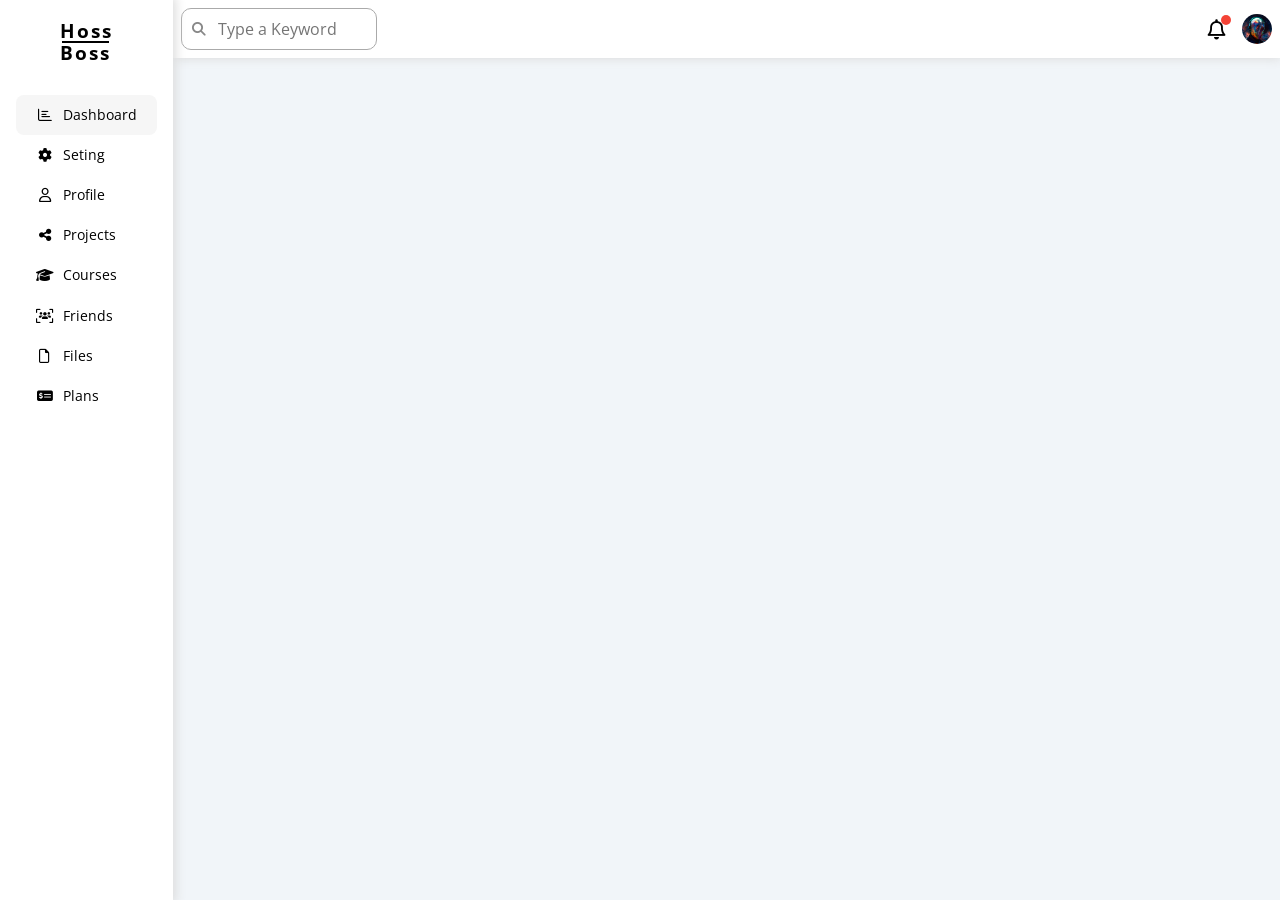
==== index.html @ 856f8255 "corrected index File Name" ====
<!DOCTYPE html>
<html lang="en">
  <head>
    <meta charset="UTF-8" />
    <meta http-equiv="X-UA-Compatible" content="IE=edge" />
    <meta name="viewport" content="width=device-width, initial-scale=1.0" />

    <link rel="apple-touch-icon" href="assets/img/apple-icon.png" />
    <link
      rel="shortcut icon"
      type="image/x-icon"
      href="assets/img/favicon.ico"
    />
    <link rel="stylesheet" href="css/normalize.css" />
    <link rel="stylesheet" href="css/all.min.css" />
    <link rel="stylesheet" href="css/master.css" />
    <link rel="preconnect" href="https://fonts.googleapis.com" />
    <link rel="preconnect" href="https://fonts.gstatic.com" crossorigin />
    <link
      href="https://fonts.googleapis.com/css2?family=Open+Sans:wght@300;500;600;700&display=swap"
      rel="stylesheet"
    />
    <title>Dashboard</title>
  </head>
  <body>
    <div class="page">
      <div class="sidebar">
        <h3><span>Hoss</span><span>Boss</span></h3>
        <ul>
          <li>
            <a class="active" href="index.html">
              <i class="fa-regular fa-chart-bar fa-fw"></i>
              <span>Dashboard</span>
            </a>
          </li>
          <li>
            <a href="#">
              <i class="fa-solid fa-gear fa-fw"></i>
              <span>Seting</span>
            </a>
          </li>
          <li>
            <a href="#">
              <i class="fa-regular fa-user fa-fw"></i>
              <span>Profile</span>
            </a>
          </li>
          <li>
            <a href="#">
              <i class="fa-solid fa-share-nodes fa-fw"></i>
              <span>Projects</span>
            </a>
          </li>
          <li>
            <a href="#">
              <i class="fa-solid fa-graduation-cap fa-fw"></i>
              <span>Courses</span>
            </a>
          </li>
          <li>
            <a href="#">
              <i class="fa-solid fa-users-viewfinder fa-fw"></i>
              <span>Friends</span>
            </a>
          </li>
          <li>
            <a href="#">
              <i class="fa-regular fa-file fa-fw"></i>
              <span>Files</span>
            </a>
          </li>
          <li>
            <a href="#">
              <i class="fa-solid fa-money-check-dollar fa-fw"></i>
              <span>Plans</span>
            </a>
          </li>
        </ul>
      </div>
      <div class="content">
        <!-- Start Head -->
        <div class="head">
          <div class="search">
            <i class="fa-solid fa-magnifying-glass"></i>
            <input type="search" placeholder="Type a Keyword" />
          </div>
          <div class="prof">
            <i class="fa-regular fa-bell fa-lg"></i>
            <img src="images/prof.jpg" alt="Profile Picture" />
          </div>
        </div>
        <!-- End Head -->
      </div>
    </div>
  </body>
</html>
---- css/master.css ----
/* Start Global Rules */
:root {
  --main-color: #0075ff;
  --main-alt-color: #0d69d5;
  --orange-color: #f59e0b;
  --green-color: #22c55e;
  --red-color: #f44336;
  --gray-color: #888;
  --bord-color: #ccc;
  --search-dem: 10px;
}
* {
  box-sizing: border-box;
  -webkit-box-sizing: border-box;
  -moz-box-sizing: border-box;
}
html {
  scroll-behavior: smooth;
}
body {
  font-family: "Open Sans", sans-serif;
}
/* End Global Rules */
/* Start Sidebar */
.page {
  background-color: #f1f5f9;
  min-height: 100vh;
  display: flex;
}
.page .sidebar {
  background-color: white;
  box-shadow: 0 0 10px 3px #ddd;
  min-height: 100vh;
  min-width: max-content;
  display: flex;
  flex-direction: column;
  align-items: center;
  position: relative;
}
.sidebar h3 {
  margin: 0 10px 16px;
  padding-top: 20px;
  display: flex;
  flex-direction: column;
  letter-spacing: 2px;
  position: relative;
}
.sidebar h3::before {
  content: "";
  position: absolute;
  width: 90%;
  height: 2px;
  left: 2px;
  bottom: 32%;
  background-color: black;
}
.sidebar ul {
  padding: 0;
  margin: 16px;
}
.sidebar ul li {
  list-style: none;
  display: flex;
}
.sidebar a {
  color: black;
  text-decoration: none;
  font-size: 14px;
  border-radius: 8px;
  padding: 12px 20px;
  min-width: 100%;
  transition: 0.3s;
}
.sidebar a:hover,
.sidebar a.active {
  background-color: #f6f6f6;
}
.sidebar ul li span {
  margin-left: 5px;
}
@media (max-width: 767px) {
  .sidebar h3 {
    margin: 0 8px;
    font-size: 14px;
  }
  .sidebar h3::before {
    bottom: 29%;
    left: 1px;
    height: 2px;
  }
  .sidebar ul {
    margin: 16px 8px;
  }
  .sidebar li a {
    padding: 12px;
    border-radius: 10px;
  }
  .sidebar li a span {
    display: none;
  }
}
/* End Sidebar */
/* Start Head */
.content {
  width: 100%;
  /* overflow: hidden; */
}
.head {
  display: flex;
  justify-content: space-between;
  align-items: center;
  padding: 8px;
  background-color: white;
  box-shadow: 0 0 10px 1px #ddd;
}
.head .search {
  border-radius: 10px;
  border: 1px solid #aaa;
  display: flex;
  align-items: center;
}
.head .search i {
  font-weight: 900;
  font-size: 14px;
  color: var(--gray-color);
  padding: var(--search-dem);
}
.head .search input {
  margin: var(--search-dem) var(--search-dem) var(--search-dem) 0;
  width: 150px;
  border: none;
  animation: width 0.3s;
}
.head .search input:focus {
  outline: none;
}
.head .search input:focus::placeholder {
  opacity: 0;
}
.head .prof {
  display: flex;
  align-items: center;
  gap: 6px;
}
.head .prof i {
  padding-right: 10px;
  position: relative;
}
.head .prof i::after {
  content: "";
  position: absolute;
  right: 5px;
  top: -14px;
  width: 10px;
  height: 10px;
  border-radius: 50%;
  background-color: var(--red-color);
}
.head .prof img {
  width: 30px;
  border-radius: 50%;
}
@media (max-width: 265px) {
  .head .search {
    display: none;
  }
  .head .prof {
    margin: 8px 0;
  }
}
@media (max-width: 350px) {
  .head {
    flex-direction: column;
    gap: 10px;
    padding: 5px;
  }
  .head .prof img {
    width: 20px;
  }
}
@media (max-width: 767px) {
  :root {
    --search-dem: 5px;
  }
}
/* End Head */
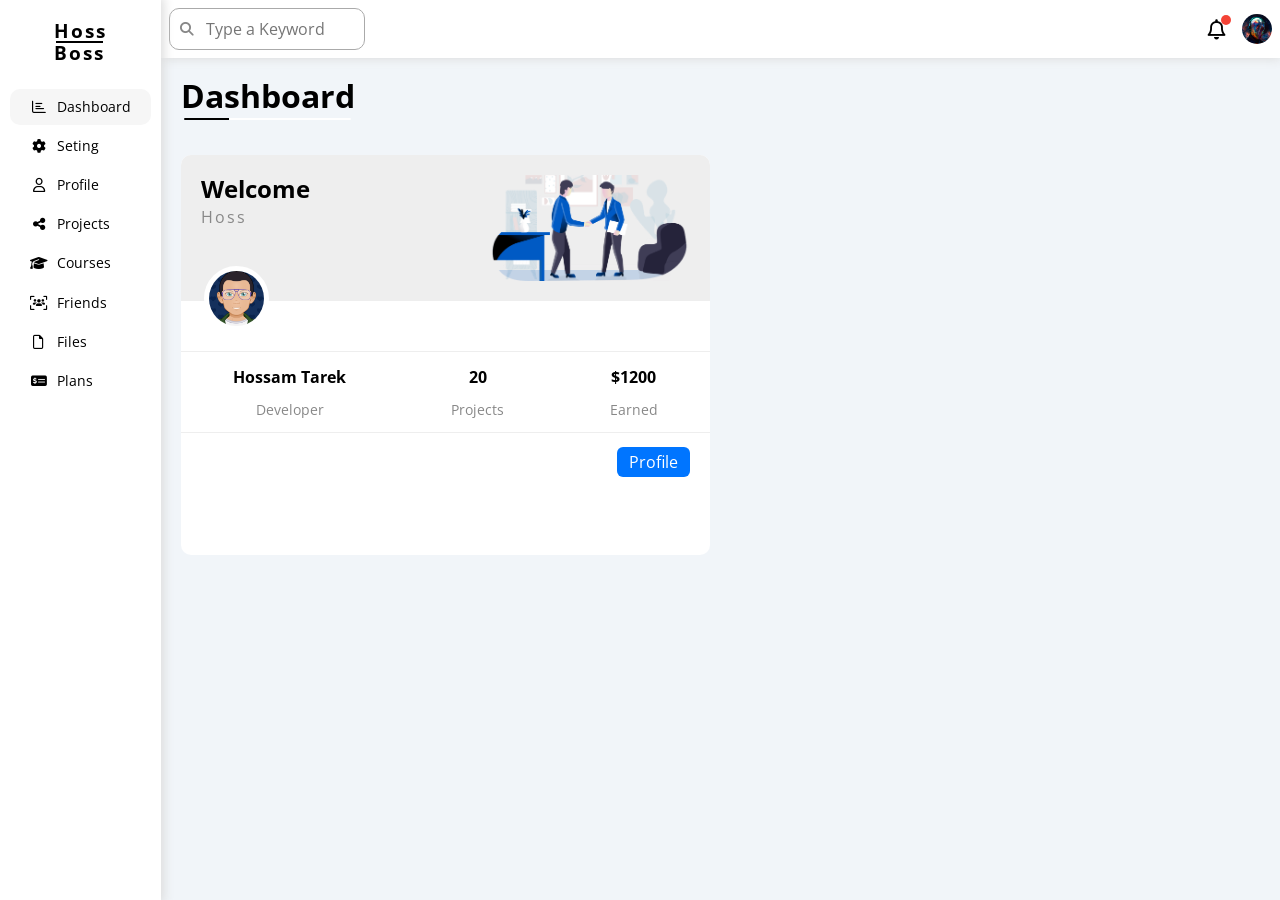
==== commit 5d8efa34: "First Widget" ====
--- a/index.html
+++ b/index.html
@@ -77,6 +77,7 @@
           </li>
         </ul>
       </div>
+      <!-- Start Content -->
       <div class="content">
         <!-- Start Head -->
         <div class="head">
@@ -90,7 +91,38 @@
           </div>
         </div>
         <!-- End Head -->
+        <h1>Dashboard</h1>
+        <div class="wrapper">
+          <div class="welcome">
+            <div class="intro">
+              <div>
+                <h2>Welcome</h2>
+                <p>Hoss</p>
+              </div>
+              <img src="images/welcome.png" alt="" />
+            </div>
+            <img class="avatar" src="images/hossam.png" alt="" />
+            <div class="info">
+              <div class="box">
+                <h3>Hossam Tarek</h3>
+                <p>Developer</p>
+              </div>
+              <div class="box">
+                <h3>20</h3>
+                <p>Projects</p>
+              </div>
+              <div class="box">
+                <h3>$1200</h3>
+                <p>Earned</p>
+              </div>
+            </div>
+            <div class="butt">
+              <a href="">Profile</a>
+            </div>
+          </div>
+        </div>
       </div>
+      <!-- End Content -->
     </div>
   </body>
 </html>
--- a/css/master.css
+++ b/css/master.css
@@ -8,6 +8,8 @@
   --gray-color: #888;
   --bord-color: #ccc;
   --search-dem: 10px;
+  --sidebar-r-l-marg: 10px;
+  --head-t-b-padd: 8px;
 }
 * {
   box-sizing: border-box;
@@ -20,13 +22,25 @@
 body {
   font-family: "Open Sans", sans-serif;
 }
-/* End Global Rules */
-/* Start Sidebar */
+::-webkit-scrollbar {
+  width: 15px;
+}
+::-webkit-scrollbar-track {
+  background-color: white;
+}
+::-webkit-scrollbar-thumb {
+  background-color: var(--main-color);
+}
+::-webkit-scrollbar-thumb:hover {
+  background-color: var(--main-alt-color);
+}
 .page {
   background-color: #f1f5f9;
   min-height: 100vh;
   display: flex;
 }
+/* End Global Rules */
+/* Start Sidebar */
 .page .sidebar {
   background-color: white;
   box-shadow: 0 0 10px 3px #ddd;
@@ -38,7 +52,7 @@
   position: relative;
 }
 .sidebar h3 {
-  margin: 0 10px 16px;
+  margin: 0 var(--sidebar-r-l-marg) 16px;
   padding-top: 20px;
   display: flex;
   flex-direction: column;
@@ -55,32 +69,40 @@
   background-color: black;
 }
 .sidebar ul {
+  margin: var(--sidebar-r-l-marg);
   padding: 0;
-  margin: 16px;
 }
 .sidebar ul li {
   list-style: none;
   display: flex;
 }
-.sidebar a {
+.sidebar li a {
   color: black;
   text-decoration: none;
   font-size: 14px;
-  border-radius: 8px;
-  padding: 12px 20px;
+  border-radius: 10px;
+  padding: 10px 20px;
+  margin-bottom: 3px;
   min-width: 100%;
   transition: 0.3s;
 }
-.sidebar a:hover,
-.sidebar a.active {
+.sidebar li a:hover,
+.sidebar li a.active {
   background-color: #f6f6f6;
+}
+.sidebar a:focus {
+  background-color: #f6f6f6;
+  color: var(--main-color);
 }
 .sidebar ul li span {
   margin-left: 5px;
 }
 @media (max-width: 767px) {
+  :root {
+    --sidebar-r-l-marg: 5px;
+  }
   .sidebar h3 {
-    margin: 0 8px;
+    margin: 0 var(--sidebar-r-l-marg);
     font-size: 14px;
   }
   .sidebar h3::before {
@@ -89,7 +111,7 @@
     height: 2px;
   }
   .sidebar ul {
-    margin: 16px 8px;
+    margin: 16px var(--sidebar-r-l-marg);
   }
   .sidebar li a {
     padding: 12px;
@@ -100,6 +122,7 @@
   }
 }
 /* End Sidebar */
+/* Start Content */
 /* Start Head */
 .content {
   width: 100%;
@@ -109,7 +132,7 @@
   display: flex;
   justify-content: space-between;
   align-items: center;
-  padding: 8px;
+  padding: var(--head-t-b-padd);
   background-color: white;
   box-shadow: 0 0 10px 1px #ddd;
 }
@@ -181,6 +204,122 @@
 @media (max-width: 767px) {
   :root {
     --search-dem: 5px;
+    --head-t-b-padd: 5px;
   }
 }
 /* End Head */
+/* Start Main Title H 1 */
+.page h1 {
+  position: relative;
+  margin: 20px 20px 40px;
+  width: fit-content;
+}
+.page h1::before,
+.page h1::after {
+  content: "";
+  position: absolute;
+  /* outline: 0.3px solid black; */
+  bottom: -5px;
+  height: 2px;
+  border-radius: 2px;
+}
+.page h1::before {
+  background-color: black;
+  width: 95%;
+  left: 2%;
+}
+.page h1::after {
+  background-color: white;
+  width: 70%;
+  right: 2%;
+  border-top-left-radius: 0;
+  border-bottom-left-radius: 0;
+}
+/* End Main Title H 1 */
+/* Start Widgets */
+.page .content .wrapper {
+  display: grid;
+  grid-template-columns: repeat(auto-fill, minmax(450px, 1fr));
+  gap: 20px;
+  margin-right: 20px;
+  margin-left: 20px;
+  min-height: 400px;
+}
+@media (max-width: 767px) {
+  .page .content .wrapper {
+    grid-template-columns: minmax(200px, 1fr);
+    gap: 10px;
+    margin-right: 10px;
+    margin-left: 10px;
+  }
+}
+.page .content .wrapper > div {
+  background-color: white;
+  border-radius: 10px;
+  overflow: hidden;
+}
+@media (max-width: 767px) {
+  .page .content .wrapper > div {
+    text-align: center;
+    display: block;
+  }
+}
+.page .content .wrapper .welcome {
+  position: relative;
+}
+.page .content .wrapper .welcome .intro {
+  background-color: #eee;
+  display: flex;
+  justify-content: space-between;
+  padding: 20px;
+}
+.page .content .wrapper .welcome .intro h2 {
+  margin: 0;
+}
+.page .content .wrapper .welcome .intro p {
+  margin-top: 5px;
+  color: var(--gray-color);
+  letter-spacing: 2px;
+}
+.page .content .wrapper .welcome .intro img {
+  max-width: 200px;
+}
+.page .content .wrapper .welcome .avatar {
+  border-radius: 50%;
+  width: 65px;
+  border: 5px solid white;
+  top: 111px;
+  left: 23px;
+  position: absolute;
+}
+.page .content .wrapper .welcome .info {
+  display: flex;
+  justify-content: space-around;
+  border-top: 1px solid #eee;
+  border-bottom: 1px solid #eee;
+  margin-top: 50px;
+  margin-bottom: 20px;
+}
+.page .content .wrapper .welcome .info .box {
+  text-align: center;
+}
+.page .content .wrapper .welcome .info .box h3 {
+  font-size: 16px;
+}
+.page .content .wrapper .welcome .info .box p {
+  font-size: 14px;
+  color: var(--gray-color);
+}
+.page .content .wrapper .welcome .butt {
+  text-align: right;
+  margin: 20px;
+}
+.page .content .wrapper .welcome .butt a {
+  text-decoration: none;
+  background-color: var(--main-color);
+  color: white;
+  padding: 4px 12px;
+  border-radius: 6px;
+}
+/* Wnd Widgets */
+/* End Content */
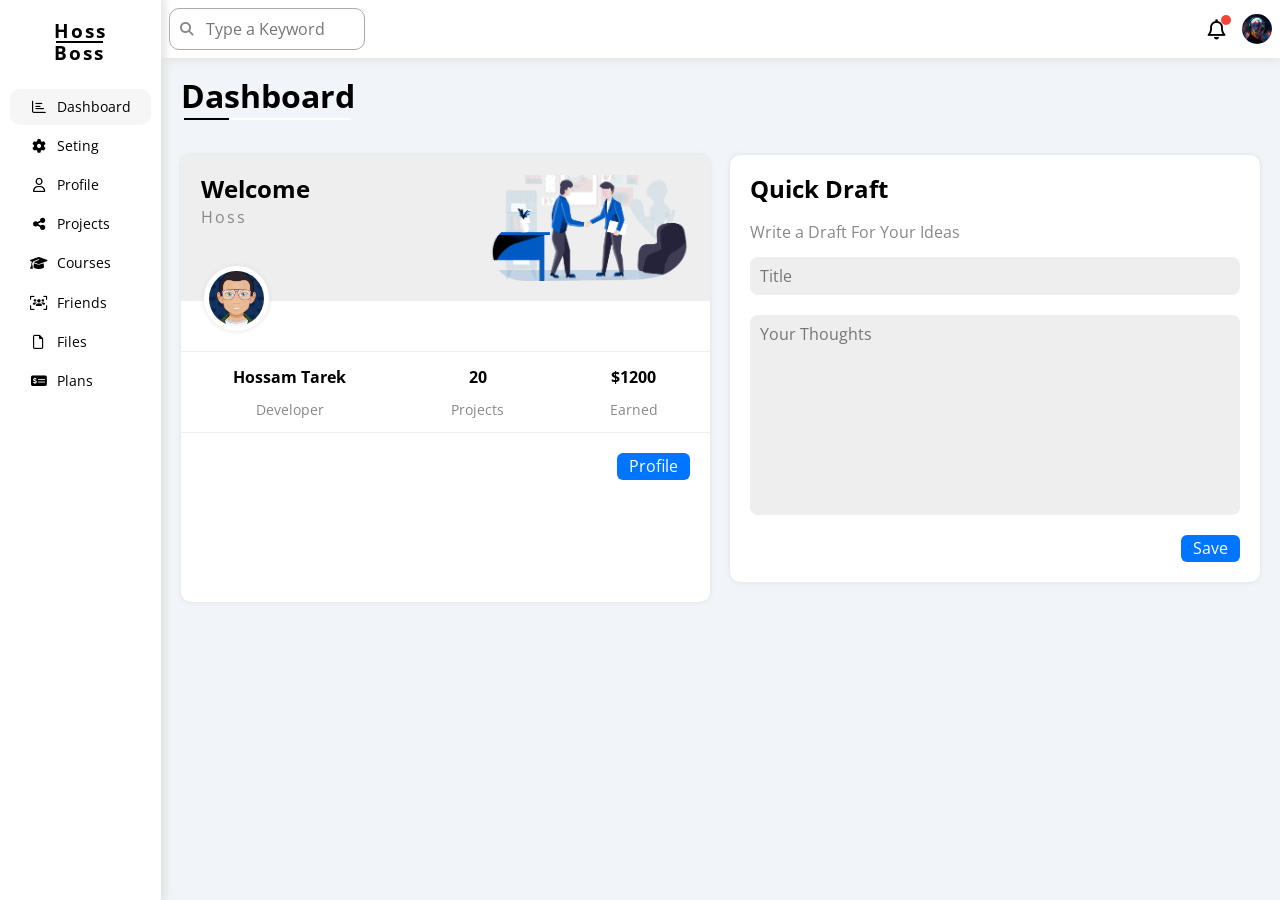
==== commit f85dbb68: "Draft Widget Added" ====
--- a/index.html
+++ b/index.html
@@ -116,9 +116,19 @@
                 <p>Earned</p>
               </div>
             </div>
-            <div class="butt">
-              <a href="">Profile</a>
-            </div>
+            <a href="">Profile</a>
+          </div>
+          <div class="draft">
+            <h2>Quick Draft</h2>
+            <p>Write a Draft For Your Ideas</p>
+            <input type="text" placeholder="Title" class="title" />
+            <textarea
+              class="ideas"
+              cols="30"
+              rows="10"
+              placeholder="Your Thoughts"
+            ></textarea>
+            <a href="" type="submit">Save</a>
           </div>
         </div>
       </div>
--- a/css/master.css
+++ b/css/master.css
@@ -34,6 +34,9 @@
 ::-webkit-scrollbar-thumb:hover {
   background-color: var(--main-alt-color);
 }
+a {
+  text-decoration: none;
+}
 .page {
   background-color: #f1f5f9;
   min-height: 100vh;
@@ -78,7 +81,6 @@
 }
 .sidebar li a {
   color: black;
-  text-decoration: none;
   font-size: 14px;
   border-radius: 10px;
   padding: 10px 20px;
@@ -218,10 +220,8 @@
 .page h1::after {
   content: "";
   position: absolute;
-  /* outline: 0.3px solid black; */
   bottom: -5px;
   height: 2px;
-  border-radius: 2px;
 }
 .page h1::before {
   background-color: black;
@@ -236,90 +236,162 @@
   border-bottom-left-radius: 0;
 }
 /* End Main Title H 1 */
-/* Start Widgets */
-.page .content .wrapper {
+.wrapper {
   display: grid;
   grid-template-columns: repeat(auto-fill, minmax(450px, 1fr));
   gap: 20px;
   margin-right: 20px;
   margin-left: 20px;
-  min-height: 400px;
+}
+.wrapper > div {
+  background-color: white;
+  border-radius: 10px;
+  overflow: hidden;
+  box-shadow: 0 0 5px #ddd;
+}
+.wrapper > div:last-child {
+  margin-bottom: 20px;
 }
 @media (max-width: 767px) {
-  .page .content .wrapper {
+  .wrapper {
     grid-template-columns: minmax(200px, 1fr);
     gap: 10px;
     margin-right: 10px;
     margin-left: 10px;
   }
-}
-.page .content .wrapper > div {
-  background-color: white;
-  border-radius: 10px;
-  overflow: hidden;
-}
-@media (max-width: 767px) {
-  .page .content .wrapper > div {
+  .wrapper > div {
     text-align: center;
     display: block;
   }
 }
-.page .content .wrapper .welcome {
-  position: relative;
-}
-.page .content .wrapper .welcome .intro {
+/* End Content */
+
+/* Start Welcome Widget */
+.wrapper .welcome {
+  position: relative;
+  padding-bottom: 20px;
+}
+.wrapper .welcome .intro {
   background-color: #eee;
   display: flex;
   justify-content: space-between;
   padding: 20px;
 }
-.page .content .wrapper .welcome .intro h2 {
+.wrapper .welcome .intro h2 {
   margin: 0;
 }
-.page .content .wrapper .welcome .intro p {
+.wrapper .welcome .intro p {
   margin-top: 5px;
   color: var(--gray-color);
   letter-spacing: 2px;
 }
-.page .content .wrapper .welcome .intro img {
+.wrapper .welcome .intro img {
   max-width: 200px;
 }
-.page .content .wrapper .welcome .avatar {
+.wrapper .welcome .avatar {
   border-radius: 50%;
   width: 65px;
   border: 5px solid white;
   top: 111px;
   left: 23px;
   position: absolute;
-}
-.page .content .wrapper .welcome .info {
+  box-shadow: 0 0 5px #ddd;
+}
+.wrapper .welcome .info {
   display: flex;
   justify-content: space-around;
   border-top: 1px solid #eee;
   border-bottom: 1px solid #eee;
   margin-top: 50px;
   margin-bottom: 20px;
-}
-.page .content .wrapper .welcome .info .box {
   text-align: center;
 }
-.page .content .wrapper .welcome .info .box h3 {
+.wrapper .welcome .info .box h3 {
   font-size: 16px;
 }
-.page .content .wrapper .welcome .info .box p {
+.wrapper .welcome .info .box p {
   font-size: 14px;
   color: var(--gray-color);
 }
-.page .content .wrapper .welcome .butt {
-  text-align: right;
-  margin: 20px;
-}
-.page .content .wrapper .welcome .butt a {
-  text-decoration: none;
+.wrapper .welcome a {
   background-color: var(--main-color);
   color: white;
   padding: 4px 12px;
   border-radius: 6px;
-}
-/* Wnd Widgets */
-/* End Content */
+  display: block;
+  width: fit-content;
+  margin: 0 20px 0 auto;
+}
+.wrapper .welcome .butt a:hover {
+  background-color: var(--main-alt-color);
+}
+@media (max-width: 430px) {
+  .wrapper .welcome .intro {
+    display: flex;
+    justify-content: center;
+  }
+  .wrapper .welcome .intro img {
+    display: none;
+  }
+  .wrapper .welcome .avatar {
+    top: 75px;
+    left: 50%;
+    transform: translateX(-50%);
+  }
+  .wrapper .welcome .info {
+    justify-content: space-evenly;
+  }
+  .wrapper .welcome .info .box h3 {
+    font-size: 14px;
+  }
+  .wrapper .welcome .info .box p {
+    font-size: 12px;
+  }
+  .wrapper .welcome a {
+    margin: auto;
+  }
+}
+/* End Welcome Widget */
+/* Start Draft Widget */
+.wrapper .draft {
+  padding: 20px;
+}
+.wrapper .draft h2 {
+  margin-top: 0;
+}
+.wrapper .draft p {
+  color: var(--gray-color);
+}
+.wrapper .draft .title,
+.wrapper .draft .ideas {
+  display: block;
+  width: 100%;
+  border: none;
+  background-color: #eee;
+  padding: 10px;
+  border-radius: 8px;
+}
+.wrapper .draft .title:focus,
+.wrapper .draft .ideas:focus {
+  outline: none;
+}
+.wrapper .draft .ideas {
+  margin: 20px 0 20px 0;
+  height: 200px;
+  resize: none;
+}
+.wrapper .draft a {
+  display: block;
+  width: fit-content;
+  margin-left: auto;
+  background-color: var(--main-color);
+  color: white;
+  padding: 4px 12px;
+  border-radius: 6px;
+}
+@media (max-width: 430px) {
+  .wrapper .draft a {
+    margin: auto;
+  }
+}
+/* End Draft Widget */
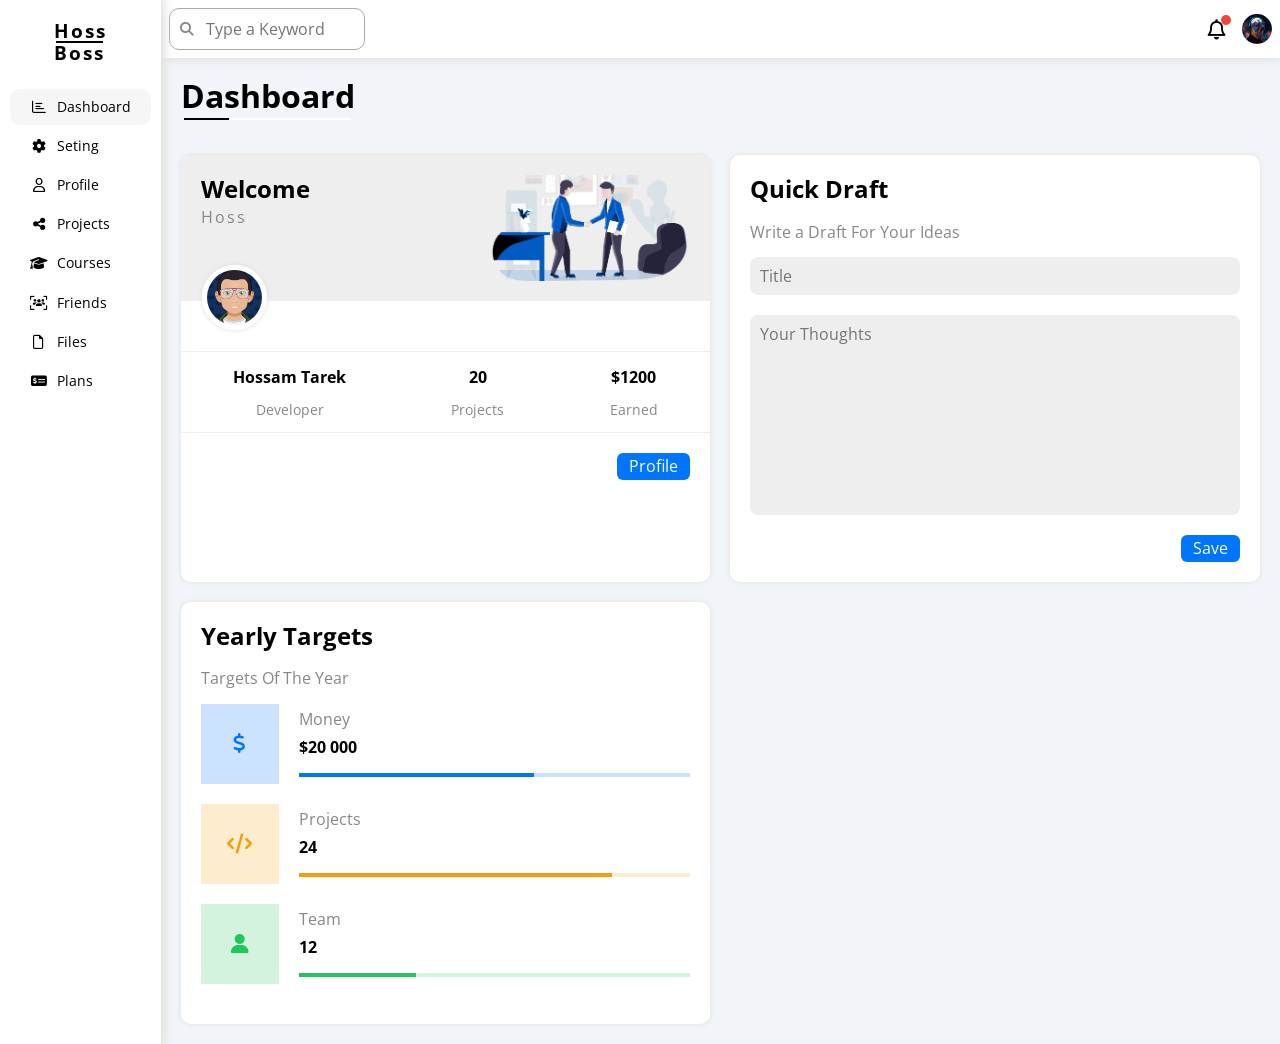
==== commit 39c1736d: "Yearly Targets Section added" ====
--- a/index.html
+++ b/index.html
@@ -99,9 +99,9 @@
                 <h2>Welcome</h2>
                 <p>Hoss</p>
               </div>
-              <img src="images/welcome.png" alt="" />
+              <img class="welcome" src="images/welcome.png" alt="" />
+              <img class="avatar" src="images/hossam.png" alt="" />
             </div>
-            <img class="avatar" src="images/hossam.png" alt="" />
             <div class="info">
               <div class="box">
                 <h3>Hossam Tarek</h3>
@@ -130,6 +130,34 @@
             ></textarea>
             <a href="" type="submit">Save</a>
           </div>
+          <div class="targets">
+            <h2>Yearly Targets</h2>
+            <p>Targets Of The Year</p>
+            <div class="box money">
+              <i class="fa-solid fa-dollar-sign fa-fw"></i>
+              <div class="content">
+                <p class="targ-title">Money</p>
+                <p>$20 000</p>
+                <div></div>
+              </div>
+            </div>
+            <div class="box Projects">
+              <i class="fa-solid fa-code fa-fw"></i>
+              <div class="content">
+                <p class="targ-title">Projects</p>
+                <p>24</p>
+                <div></div>
+              </div>
+            </div>
+            <div class="box team">
+              <i class="fa-solid fa-user fa-fw"></i>
+              <div class="content">
+                <p class="targ-title">Team</p>
+                <p>12</p>
+                <div></div>
+              </div>
+            </div>
+          </div>
         </div>
       </div>
       <!-- End Content -->
--- a/css/master.css
+++ b/css/master.css
@@ -10,6 +10,16 @@
   --search-dem: 10px;
   --sidebar-r-l-marg: 10px;
   --head-t-b-padd: 8px;
+  --ico-space: 80px;
+  --targs1-color: #0075ff;
+  --targs1-alt-color: #cce3ff;
+  --targs2-color: #f59e0b;
+  --targs2-alt-color: #fdecce;
+  --targs3-color: #22c55e;
+  --targs3-alt-color: #d3f3df;
+  --money-progress: 60%;
+  --projects-progress: 80%;
+  --team-progress: 30%;
 }
 * {
   box-sizing: border-box;
@@ -242,15 +252,17 @@
   gap: 20px;
   margin-right: 20px;
   margin-left: 20px;
+  padding-bottom: 20px;
 }
 .wrapper > div {
   background-color: white;
   border-radius: 10px;
   overflow: hidden;
   box-shadow: 0 0 5px #ddd;
-}
-.wrapper > div:last-child {
-  margin-bottom: 20px;
+  padding: 20px;
+}
+.wrapper > div h2 {
+  margin-top: 0;
 }
 @media (max-width: 767px) {
   .wrapper {
@@ -258,24 +270,28 @@
     gap: 10px;
     margin-right: 10px;
     margin-left: 10px;
+    padding-bottom: 10px;
   }
   .wrapper > div {
     text-align: center;
     display: block;
+    padding: 10px;
   }
 }
 /* End Content */
 
 /* Start Welcome Widget */
 .wrapper .welcome {
-  position: relative;
-  padding-bottom: 20px;
+  padding-left: 0;
+  padding-top: 0;
+  padding-right: 0;
 }
 .wrapper .welcome .intro {
   background-color: #eee;
   display: flex;
   justify-content: space-between;
   padding: 20px;
+  position: relative;
 }
 .wrapper .welcome .intro h2 {
   margin: 0;
@@ -292,8 +308,8 @@
   border-radius: 50%;
   width: 65px;
   border: 5px solid white;
-  top: 111px;
-  left: 23px;
+  bottom: -20%;
+  left: 4%;
   position: absolute;
   box-shadow: 0 0 5px #ddd;
 }
@@ -330,7 +346,7 @@
     display: flex;
     justify-content: center;
   }
-  .wrapper .welcome .intro img {
+  .wrapper .welcome .intro .welcome {
     display: none;
   }
   .wrapper .welcome .avatar {
@@ -339,7 +355,7 @@
     transform: translateX(-50%);
   }
   .wrapper .welcome .info {
-    justify-content: space-evenly;
+    flex-direction: column;
   }
   .wrapper .welcome .info .box h3 {
     font-size: 14px;
@@ -353,9 +369,6 @@
 }
 /* End Welcome Widget */
 /* Start Draft Widget */
-.wrapper .draft {
-  padding: 20px;
-}
 .wrapper .draft h2 {
   margin-top: 0;
 }
@@ -395,3 +408,76 @@
   }
 }
 /* End Draft Widget */
+/* Start Yearly Target */
+.targets > p {
+  color: var(--gray-color);
+}
+.targets .box {
+  display: flex;
+  gap: 20px;
+  margin-bottom: 20px;
+}
+.targets .box i {
+  font-size: 20px;
+  width: calc(var(--ico-space) + 18px);
+  height: var(--ico-space);
+  display: flex;
+  justify-content: center;
+  align-items: center;
+}
+.money i {
+  color: var(--targs1-color);
+  background-color: var(--targs1-alt-color);
+}
+.Projects i {
+  color: var(--targs2-color);
+  background-color: var(--targs2-alt-color);
+}
+.team i {
+  color: var(--targs3-color);
+  background-color: var(--targs3-alt-color);
+}
+.targets .targ-title {
+  color: var(--gray-color);
+  margin-top: 6px;
+  margin-bottom: 0;
+}
+.targets .content p:not(.targ-title) {
+  font-weight: bold;
+  margin-top: 10px;
+}
+.targets .content :last-child {
+  width: 100%;
+  height: 4px;
+  position: relative;
+}
+.targets .content :last-child::before {
+  content: "";
+  position: absolute;
+  left: 0;
+}
+.targets .money .content div {
+  background-color: var(--targs1-alt-color);
+}
+.targets .money .content div::before {
+  background-color: var(--targs1-color);
+  height: 100%;
+  width: var(--money-progress);
+}
+.targets .Projects .content div {
+  background-color: var(--targs2-alt-color);
+}
+.targets .Projects .content div::before {
+  background-color: var(--targs2-color);
+  height: 100%;
+  width: var(--projects-progress);
+}
+.targets .team .content div {
+  background-color: var(--targs3-alt-color);
+}
+.targets .team .content div::before {
+  background-color: var(--targs3-color);
+  height: 100%;
+  width: var(--team-progress);
+}
+/* End Yearly Target */
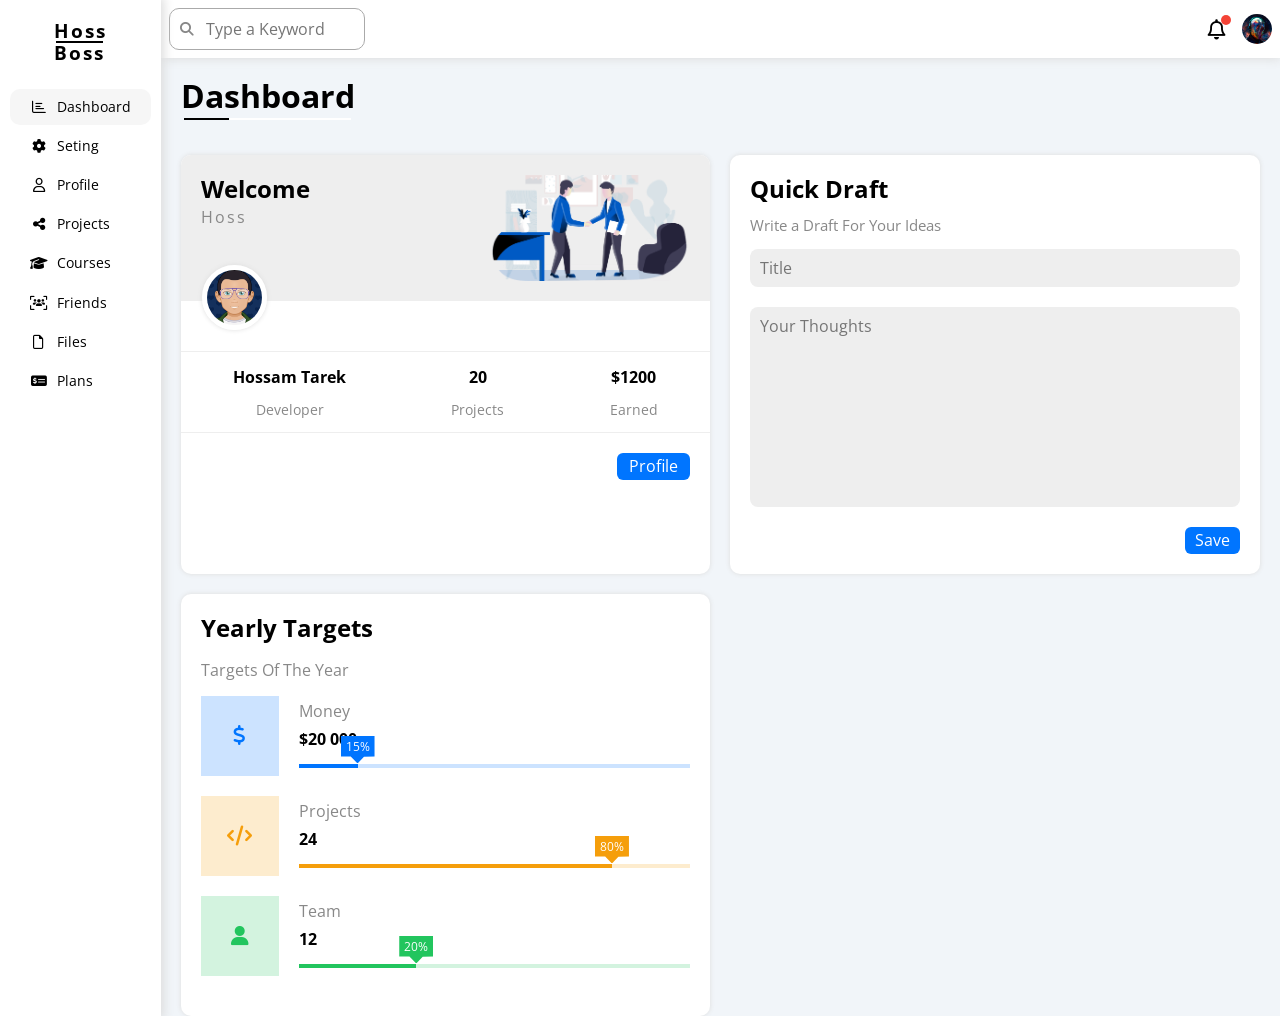
==== commit add59abc: "serias changes at draft section html" ====
--- a/index.html
+++ b/index.html
@@ -122,13 +122,10 @@
             <h2>Quick Draft</h2>
             <p>Write a Draft For Your Ideas</p>
             <input type="text" placeholder="Title" class="title" />
-            <textarea
-              class="ideas"
-              cols="30"
-              rows="10"
-              placeholder="Your Thoughts"
-            ></textarea>
-            <a href="" type="submit">Save</a>
+            <form>
+              <textarea class="ideas" placeholder="Your Thoughts"></textarea>
+              <input class="save-btn" type="submit" value="Save" />
+            </form>
           </div>
           <div class="targets">
             <h2>Yearly Targets</h2>
--- a/css/master.css
+++ b/css/master.css
@@ -17,9 +17,12 @@
   --targs2-alt-color: #fdecce;
   --targs3-color: #22c55e;
   --targs3-alt-color: #d3f3df;
-  --money-progress: 60%;
-  --projects-progress: 80%;
+  --money-progress: 15%;
+  --Projects-progress: 80%;
   --team-progress: 30%;
+  --progress-bar-height: 4px;
+  --spacers: 20px;
+  --mob-spacers: 10px;
 }
 * {
   box-sizing: border-box;
@@ -206,7 +209,7 @@
 @media (max-width: 350px) {
   .head {
     flex-direction: column;
-    gap: 10px;
+    gap: var(--mob-spacers);
     padding: 5px;
   }
   .head .prof img {
@@ -249,17 +252,16 @@
 .wrapper {
   display: grid;
   grid-template-columns: repeat(auto-fill, minmax(450px, 1fr));
-  gap: 20px;
-  margin-right: 20px;
-  margin-left: 20px;
-  padding-bottom: 20px;
+  gap: var(--spacers);
+  margin-right: var(--spacers);
+  margin-left: var(--spacers);
 }
 .wrapper > div {
   background-color: white;
   border-radius: 10px;
   overflow: hidden;
   box-shadow: 0 0 5px #ddd;
-  padding: 20px;
+  padding: var(--spacers);
 }
 .wrapper > div h2 {
   margin-top: 0;
@@ -267,15 +269,13 @@
 @media (max-width: 767px) {
   .wrapper {
     grid-template-columns: minmax(200px, 1fr);
-    gap: 10px;
-    margin-right: 10px;
-    margin-left: 10px;
-    padding-bottom: 10px;
+    gap: var(--mob-spacers);
+    margin-right: var(--mob-spacers);
+    margin-left: var(--mob-spacers);
   }
   .wrapper > div {
-    text-align: center;
     display: block;
-    padding: 10px;
+    padding: var(--mob-spacers);
   }
 }
 /* End Content */
@@ -290,7 +290,7 @@
   background-color: #eee;
   display: flex;
   justify-content: space-between;
-  padding: 20px;
+  padding: var(--spacers);
   position: relative;
 }
 .wrapper .welcome .intro h2 {
@@ -319,7 +319,7 @@
   border-top: 1px solid #eee;
   border-bottom: 1px solid #eee;
   margin-top: 50px;
-  margin-bottom: 20px;
+  margin-bottom: var(--spacers);
   text-align: center;
 }
 .wrapper .welcome .info .box h3 {
@@ -371,9 +371,12 @@
 /* Start Draft Widget */
 .wrapper .draft h2 {
   margin-top: 0;
+  margin-bottom: 14px;
 }
 .wrapper .draft p {
   color: var(--gray-color);
+  margin-top: 0;
+  font-size: 15px;
 }
 .wrapper .draft .title,
 .wrapper .draft .ideas {
@@ -389,21 +392,27 @@
   outline: none;
 }
 .wrapper .draft .ideas {
-  margin: 20px 0 20px 0;
+  margin: var(--spacers) 0 var(--spacers) 0;
   height: 200px;
   resize: none;
 }
-.wrapper .draft a {
+.wrapper .draft .save-btn {
   display: block;
   width: fit-content;
   margin-left: auto;
   background-color: var(--main-color);
   color: white;
-  padding: 4px 12px;
+  padding: 4px 10px;
   border-radius: 6px;
+  border: none;
+}
+@media (max-width: 767px) {
+  .wrapper .draft .ideas {
+    margin: var(--mob-spacers) 0 var(--mob-spacers) 0;
+  }
 }
 @media (max-width: 430px) {
-  .wrapper .draft a {
+  .wrapper .draft .save-btn {
     margin: auto;
   }
 }
@@ -414,8 +423,8 @@
 }
 .targets .box {
   display: flex;
-  gap: 20px;
-  margin-bottom: 20px;
+  gap: var(--spacers);
+  margin-bottom: var(--spacers);
 }
 .targets .box i {
   font-size: 20px;
@@ -448,7 +457,7 @@
 }
 .targets .content :last-child {
   width: 100%;
-  height: 4px;
+  height: var(--progress-bar-height);
   position: relative;
 }
 .targets .content :last-child::before {
@@ -456,6 +465,22 @@
   position: absolute;
   left: 0;
 }
+.targets .content :last-child::after {
+  position: absolute;
+  font-size: 12px;
+  clip-path: polygon(
+    0% 0%,
+    100% 0%,
+    100% 75%,
+    69% 76%,
+    50% 100%,
+    30% 75%,
+    0% 75%
+  );
+  color: white;
+  padding: 4px 5px 10px;
+  bottom: calc(var(--progress-bar-height) + 1px);
+}
 .targets .money .content div {
   background-color: var(--targs1-alt-color);
 }
@@ -464,13 +489,23 @@
   height: 100%;
   width: var(--money-progress);
 }
+.targets .money .content div::after {
+  content: "15%";
+  background-color: var(--targs1-color);
+  left: calc(var(--money-progress) - 17px);
+}
 .targets .Projects .content div {
   background-color: var(--targs2-alt-color);
 }
 .targets .Projects .content div::before {
   background-color: var(--targs2-color);
   height: 100%;
-  width: var(--projects-progress);
+  width: var(--Projects-progress);
+}
+.targets .Projects .content div::after {
+  content: "80%";
+  background-color: var(--targs2-color);
+  left: calc(var(--Projects-progress) - 17px);
 }
 .targets .team .content div {
   background-color: var(--targs3-alt-color);
@@ -480,4 +515,9 @@
   height: 100%;
   width: var(--team-progress);
 }
+.targets .team .content div::after {
+  content: "20%";
+  background-color: var(--targs3-color);
+  left: calc(var(--team-progress) - 17px);
+}
 /* End Yearly Target */
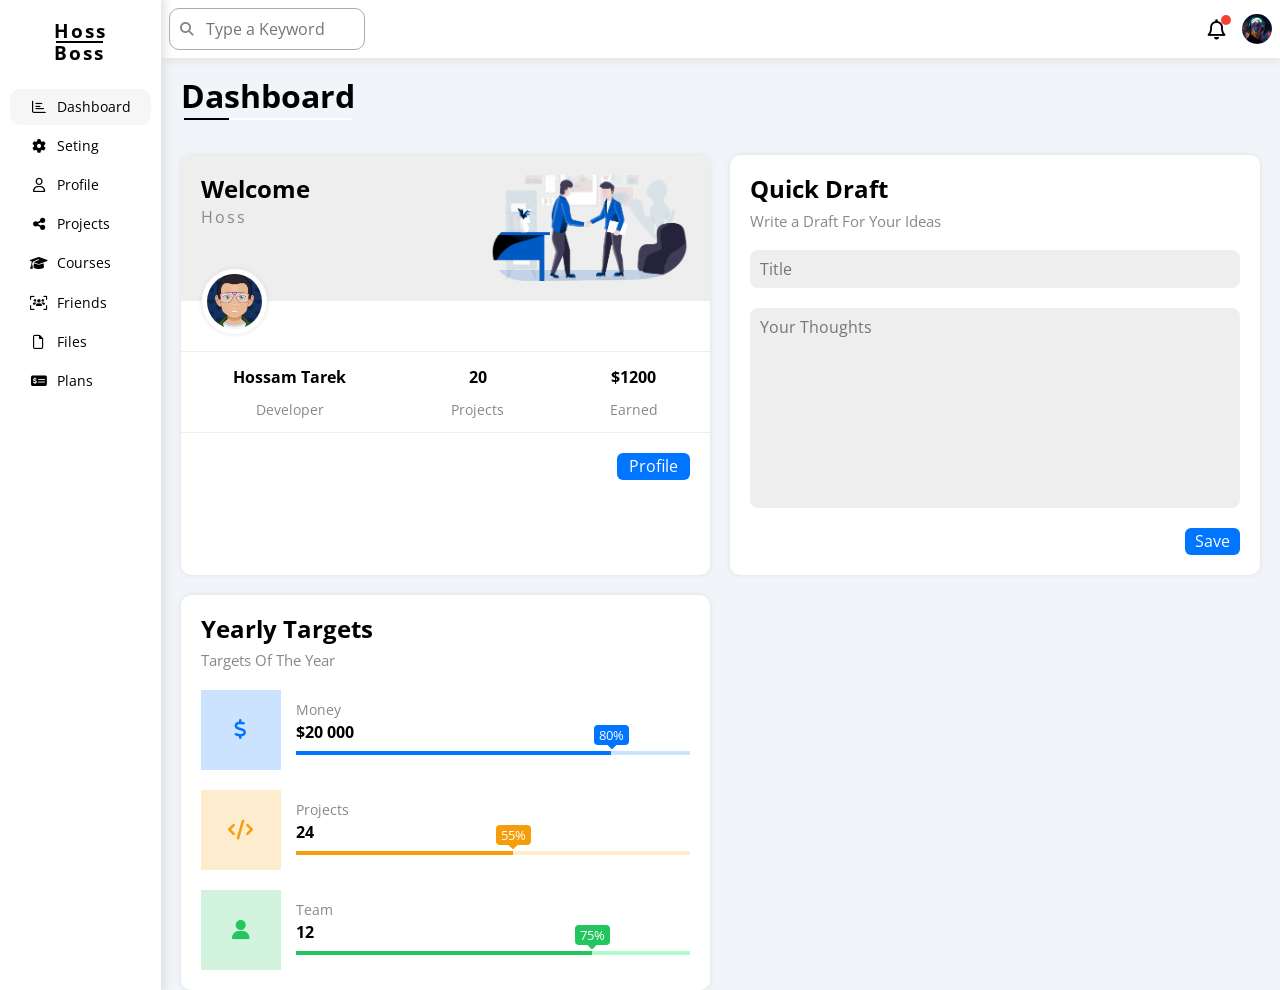
==== commit c6dde6fc: "Last HTML Structur Modification of Targets Sections" ====
--- a/index.html
+++ b/index.html
@@ -99,7 +99,7 @@
                 <h2>Welcome</h2>
                 <p>Hoss</p>
               </div>
-              <img class="welcome" src="images/welcome.png" alt="" />
+              <img class="welcome-img" src="images/welcome.png" alt="" />
               <img class="avatar" src="images/hossam.png" alt="" />
             </div>
             <div class="info">
@@ -131,27 +131,45 @@
             <h2>Yearly Targets</h2>
             <p>Targets Of The Year</p>
             <div class="box money">
-              <i class="fa-solid fa-dollar-sign fa-fw"></i>
+              <div class="icon">
+                <i class="fa-solid fa-dollar-sign fa-lg"></i>
+              </div>
               <div class="content">
-                <p class="targ-title">Money</p>
+                <span class="targ-title">Money</span>
                 <p>$20 000</p>
-                <div></div>
+                <div class="progress">
+                  <span style="width: 80%">
+                    <span>80%</span>
+                  </span>
+                </div>
               </div>
             </div>
             <div class="box Projects">
-              <i class="fa-solid fa-code fa-fw"></i>
+              <div class="icon">
+                <i class="fa-solid fa-code fa-lg"></i>
+              </div>
               <div class="content">
-                <p class="targ-title">Projects</p>
+                <span class="targ-title">Projects</span>
                 <p>24</p>
-                <div></div>
+                <div class="progress">
+                  <span style="width: 55%">
+                    <span>55%</span>
+                  </span>
+                </div>
               </div>
             </div>
             <div class="box team">
-              <i class="fa-solid fa-user fa-fw"></i>
+              <div class="icon">
+                <i class="fa-solid fa-user fa-lg"></i>
+              </div>
               <div class="content">
-                <p class="targ-title">Team</p>
+                <span class="targ-title">Team</span>
                 <p>12</p>
-                <div></div>
+                <div class="progress">
+                  <span style="width: 75%">
+                    <span>75%</span>
+                  </span>
+                </div>
               </div>
             </div>
           </div>
--- a/css/master.css
+++ b/css/master.css
@@ -14,9 +14,9 @@
   --targs1-color: #0075ff;
   --targs1-alt-color: #cce3ff;
   --targs2-color: #f59e0b;
-  --targs2-alt-color: #fdecce;
+  --targs2-alt-color: #f59f0a33;
   --targs3-color: #22c55e;
-  --targs3-alt-color: #d3f3df;
+  --targs3-alt-color: #22c55e33;
   --money-progress: 15%;
   --Projects-progress: 80%;
   --team-progress: 30%;
@@ -139,7 +139,7 @@
 /* End Sidebar */
 /* Start Content */
 /* Start Head */
-.content {
+.page .content {
   width: 100%;
   /* overflow: hidden; */
 }
@@ -301,14 +301,14 @@
   color: var(--gray-color);
   letter-spacing: 2px;
 }
-.wrapper .welcome .intro img {
+.wrapper .welcome .intro .welcome-img {
   max-width: 200px;
 }
 .wrapper .welcome .avatar {
   border-radius: 50%;
   width: 65px;
   border: 5px solid white;
-  bottom: -20%;
+  bottom: -23%;
   left: 4%;
   position: absolute;
   box-shadow: 0 0 5px #ddd;
@@ -337,8 +337,9 @@
   display: block;
   width: fit-content;
   margin: 0 20px 0 auto;
-}
-.wrapper .welcome .butt a:hover {
+  transition: 0.3s;
+}
+.wrapper .welcome a:hover {
   background-color: var(--main-alt-color);
 }
 @media (max-width: 430px) {
@@ -346,11 +347,11 @@
     display: flex;
     justify-content: center;
   }
-  .wrapper .welcome .intro .welcome {
+  .wrapper .welcome .intro .welcome-img {
     display: none;
   }
   .wrapper .welcome .avatar {
-    top: 75px;
+    top: 75%;
     left: 50%;
     transform: translateX(-50%);
   }
@@ -365,17 +366,29 @@
   }
   .wrapper .welcome a {
     margin: auto;
+  }
+}
+@media (max-width: 767px) {
+  .wrapper .welcome .intro {
+    padding: var(--mob-spacers);
+  }
+  .wrapper .welcome .intro p {
+    text-align: center;
+  }
+  .wrapper .welcome .info {
+    margin-bottom: var(--mob-spacers);
   }
 }
 /* End Welcome Widget */
 /* Start Draft Widget */
 .wrapper .draft h2 {
   margin-top: 0;
-  margin-bottom: 14px;
-}
-.wrapper .draft p {
+  margin-bottom: 10px;
+}
+.wrapper .draft > p {
   color: var(--gray-color);
   margin-top: 0;
+  margin-bottom: 20px;
   font-size: 15px;
 }
 .wrapper .draft .title,
@@ -405,6 +418,11 @@
   padding: 4px 10px;
   border-radius: 6px;
   border: none;
+  cursor: pointer;
+  transition: 0.3s;
+}
+.wrapper .draft .save-btn:hover {
+  background-color: var(--main-alt-color);
 }
 @media (max-width: 767px) {
   .wrapper .draft .ideas {
@@ -418,106 +436,115 @@
 }
 /* End Draft Widget */
 /* Start Yearly Target */
+.targets h2 {
+  margin-top: 0;
+  margin-bottom: 10px;
+}
 .targets > p {
   color: var(--gray-color);
+  font-size: 15px;
+  margin-top: 0;
+  margin-bottom: 20px;
+}
+.targets .box:not(:last-child) {
+  margin-bottom: 20px;
 }
 .targets .box {
   display: flex;
-  gap: var(--spacers);
-  margin-bottom: var(--spacers);
-}
-.targets .box i {
-  font-size: 20px;
-  width: calc(var(--ico-space) + 18px);
-  height: var(--ico-space);
+}
+.targets .box .content {
+  padding-top: 10px;
+}
+.targets .box .icon {
   display: flex;
   justify-content: center;
   align-items: center;
-}
-.money i {
+  min-width: 80px;
+  height: 80px;
+  margin-right: 15px;
+}
+.targets .money .icon {
   color: var(--targs1-color);
   background-color: var(--targs1-alt-color);
 }
-.Projects i {
+.targets .Projects .icon {
   color: var(--targs2-color);
   background-color: var(--targs2-alt-color);
 }
-.team i {
+.targets .team .icon {
   color: var(--targs3-color);
   background-color: var(--targs3-alt-color);
 }
 .targets .targ-title {
+  font-size: 14px;
   color: var(--gray-color);
-  margin-top: 6px;
-  margin-bottom: 0;
-}
-.targets .content p:not(.targ-title) {
+}
+.targets .box .content > p {
+  margin-top: 5px;
+  margin-bottom: 10px;
   font-weight: bold;
-  margin-top: 10px;
-}
-.targets .content :last-child {
-  width: 100%;
-  height: var(--progress-bar-height);
+}
+.targets .progress {
   position: relative;
-}
-.targets .content :last-child::before {
+  height: 4px;
+}
+.targets .money .progress {
+  background-color: var(--targs1-alt-color);
+}
+.targets .Projects .progress {
+  background-color: var(--targs2-alt-color);
+}
+.targets .team .progress {
+  background-color: #adfcca;
+}
+.targets .progress > span {
+  position: absolute;
+  height: 100%;
+}
+.targets .money .progress > span {
+  background-color: var(--targs1-color);
+}
+.targets .Projects .progress > span {
+  background-color: var(--targs2-color);
+}
+.targets .team .progress > span {
+  background-color: var(--targs3-color);
+}
+.targets .progress > span span {
+  position: absolute;
+  bottom: 10px;
+  right: -18px;
+  font-size: 13px;
+  padding: 3px 5px;
+  border-radius: 4px;
+  color: white;
+}
+.targets .money .progress > span span {
+  background-color: var(--targs1-color);
+}
+.targets .Projects .progress > span span {
+  background-color: var(--targs2-color);
+}
+.targets .team .progress > span span {
+  background-color: var(--targs3-color);
+}
+.targets .progress > span span::after {
   content: "";
   position: absolute;
-  left: 0;
-}
-.targets .content :last-child::after {
-  position: absolute;
-  font-size: 12px;
-  clip-path: polygon(
-    0% 0%,
-    100% 0%,
-    100% 75%,
-    69% 76%,
-    50% 100%,
-    30% 75%,
-    0% 75%
-  );
-  color: white;
-  padding: 4px 5px 10px;
-  bottom: calc(var(--progress-bar-height) + 1px);
-}
-.targets .money .content div {
-  background-color: var(--targs1-alt-color);
-}
-.targets .money .content div::before {
-  background-color: var(--targs1-color);
-  height: 100%;
-  width: var(--money-progress);
-}
-.targets .money .content div::after {
-  content: "15%";
-  background-color: var(--targs1-color);
-  left: calc(var(--money-progress) - 17px);
-}
-.targets .Projects .content div {
-  background-color: var(--targs2-alt-color);
-}
-.targets .Projects .content div::before {
-  background-color: var(--targs2-color);
-  height: 100%;
-  width: var(--Projects-progress);
-}
-.targets .Projects .content div::after {
-  content: "80%";
-  background-color: var(--targs2-color);
-  left: calc(var(--Projects-progress) - 17px);
-}
-.targets .team .content div {
-  background-color: var(--targs3-alt-color);
-}
-.targets .team .content div::before {
-  background-color: var(--targs3-color);
-  height: 100%;
-  width: var(--team-progress);
-}
-.targets .team .content div::after {
-  content: "20%";
-  background-color: var(--targs3-color);
-  left: calc(var(--team-progress) - 17px);
+  width: 1px;
+  height: 1px;
+  border: 4px solid;
+  left: 50%;
+  transform: translateX(-50%);
+  bottom: -9px;
+}
+.targets .money .progress > span span::after {
+  border-color: var(--targs1-color) transparent transparent;
+}
+.targets .Projects .progress > span span::after {
+  border-color: var(--targs2-color) transparent transparent;
+}
+.targets .team .progress > span span::after {
+  border-color: var(--targs3-color) transparent transparent;
 }
 /* End Yearly Target */
